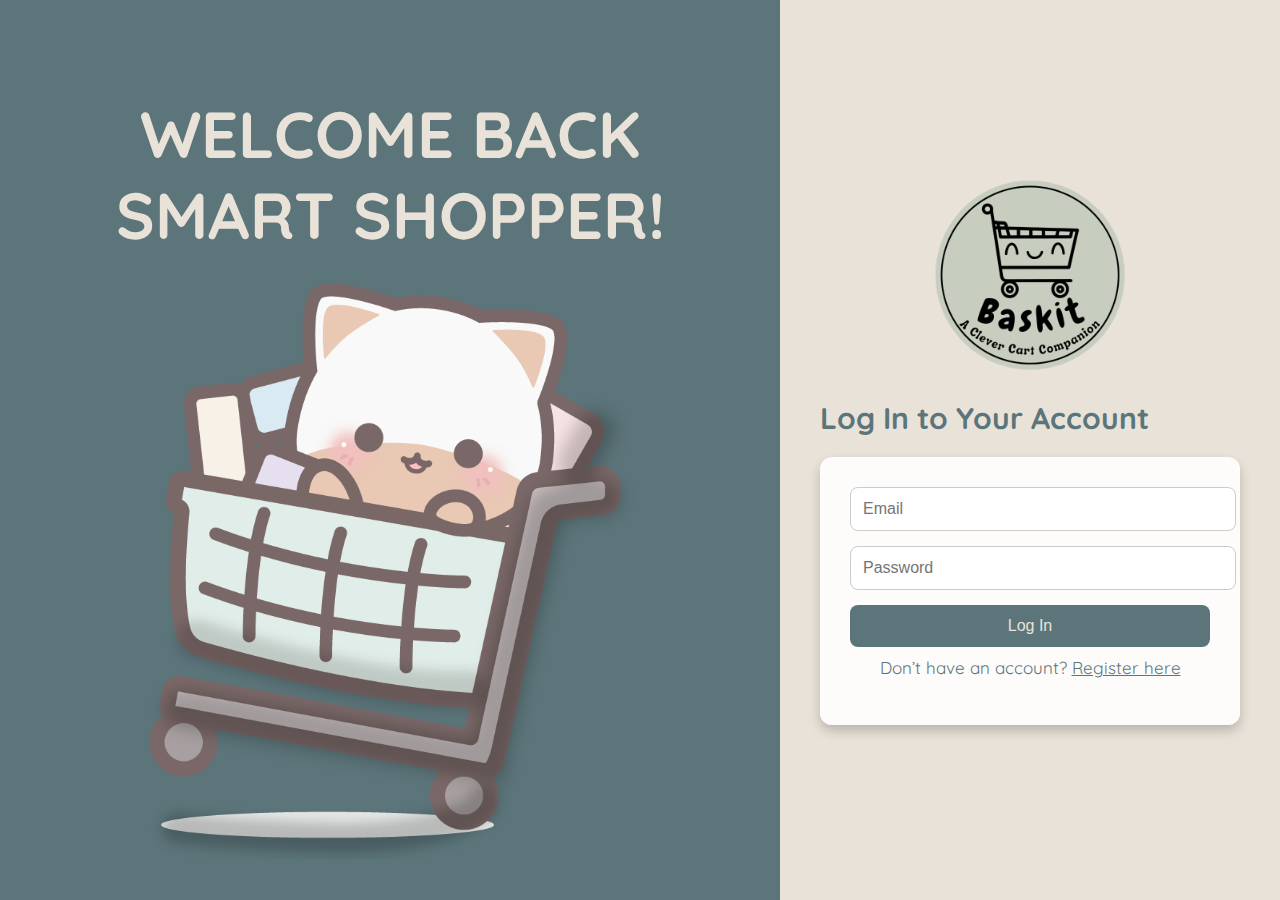
==== docs/login.html @ 42d674eb "Complete Sign In page design and functionality" ====
<!DOCTYPE html>
<html lang="en">
<head>
  <meta charset="UTF-8" />
  <meta name="viewport" content="width=device-width, initial-scale=1.0" />
  <title>Log In</title>
  <link rel="stylesheet" href="style.css" />
  <link href="https://fonts.googleapis.com/css2?family=Bree+Serif&family=Quicksand&display=swap" rel="stylesheet" />
</head>
<body class="login-body">
  <div class="login-container">
    <!-- Left Side -->
    <div class="login-left">
      <h2 class="login-left-text">WELCOME BACK<br>SMART SHOPPER!</h2>
      <img src="images/cat1.png" alt="Welcome Image" class="login-img" />
    </div>

    <!-- Right Side -->
    <div class="login-right">
      <div class="container">
        <img src="images/logo.png" alt="Logo" class="login-logo" />
        <h2 class="login-title">Log In to Your Account</h2>
        <div class="form-box">
          <form id="loginForm">
            <input type="text" id="username" placeholder="Email" required />
            <input type="password" id="password" placeholder="Password" required />
            <button type="submit">Log In</button>
          </form>
          
          <p class="register-prompt">
            Don’t have an account? <a href="register.html">Register here</a>
          </p>
        </div>
      </div>
    </div>
  </div>

  <script>
    document.getElementById('loginForm').addEventListener('submit', async (e) => {
      e.preventDefault();

      const username = document.getElementById('username').value;
      const password = document.getElementById('password').value;

      try {
        const res = await fetch('https://smart-shopping-api-1k1z.onrender.com/auth/login', {
          method: 'POST',
          headers: { 'Content-Type': 'application/json' },
          body: JSON.stringify({ username, password })
        });

        const data = await res.json();

        if (res.ok) {
          localStorage.setItem('token', data.token);
          alert("Login successful!");
          window.location.href = 'main.html'; // Change to your actual main/dashboard page
        } else {
          alert("Error: " + data.error);
        }
      } catch (err) {
        console.error(err);
        alert("Something went wrong. Please try again.");
      }
    });
  </script>
</body>
</html>
---- docs/style.css ----
/* GENERAL RESET AND BASE */
body, html {
  margin: 0;
  padding: 0;
  font-family: 'Segoe UI', sans-serif;
}

/* HEADER */
.header {
  display: flex;
  justify-content: space-between;
  align-items: center;
  padding: 20px;
  background-color: #757F64;
  box-shadow: 0 2px 4px rgba(0, 0, 0, 0.1);
}

.logo {
  font-weight: bold;
  font-size: 20px;
  color: #E9E2D8
}

.logo img {
  height: 80px;
  width: auto;
}

.nav {
  display: flex;
  align-items: center;
  gap: 20px;
}

.signup-box {
  display: flex;
  flex-direction: column;
  align-items: flex-start;
}

.signup-btn {
  padding: 10px 32px;
  background-color: #CB7A5C;
  color: #E9E2D8;
  border: none;
  border-radius: 6px;
  text-decoration: none;
  font-size: 14px;
  margin-bottom: 4px;
}

.signup-btn:hover {
  background-color: #B9664A;
}

.signup-box small {
  color: #E9E2D8;
  font-size: 13px;
}

.signup-box small a {
  color: #E9E2D8;
  text-decoration: underline;
}

.nav a {
  text-decoration: none;
  color: #E9E2D8;
  font-weight: 500;
}

/* FONT SLECTIONS */
.header, .nav, .signup-btn, .tagline, .features-header, .about-header, .about-item, .register-left-text {
  font-family: 'Quicksand', sans-serif;
}

.subline, .more, .about-text, .lower-tag {
  font-family: 'Bree Serif', serif;
}

/* HERO SECTION */
.hero {
  background-color: #E9E2D8;
  padding-top: 30px;
  padding-bottom: 40px;
  padding-left: 20px;
  padding-right: 20px;
  text-align: center;
}

.tagline {
  font-size: 65px;
  margin-bottom: 10px;
  color: #757F64;
}

.subline {
  font-size: 30px;
  margin-bottom: 0px;
  color: #CB7A5C;
}

.hero-img {
  width: 80%;
  max-width: 800px;
  height: auto;
  display: block;
  margin: 0px auto 0 auto;
}

/* FEATURES SECTION */
.features {
  background-color: #C7CDBF;
  padding: 60px 20px;
  text-align: center;
}

.features h2 {
  font-size: 55px;
  margin-bottom: 30px;
  color: #CB7A5C;
}

.feature-grid {
  display: flex;
  justify-content: center;
  gap: 20px;
  flex-wrap: wrap;
}

.feature-grid img {
  width: 300px;
  height: 300px;
  object-fit: cover;
}

.more {
  margin-top: 20px;
  font-size: 25px;
  color: #5C757A;
}

/* ABOUT US SECTION */
.about {
  background-color: #5C757A;
  padding: 60px 20px;
  text-align: center;
}

.about h2 {
  font-size: 55px;
  margin-bottom: 20px;
  color: #E9E2D8;
}

.about-text {
  max-width: 900px;
  margin: 0 auto 40px auto;
  line-height: 1.6;
  color: #C7CDBF;
}

.about-grid {
  display: flex;
  justify-content: center;
  flex-wrap: wrap;
  gap: 20px;
  flex-wrap: wrap;
  text-align: center;
}

.about-grid img {
  width: 200px;
  height: 200px;
  object-fit: contain;
}

.about-item {
  font-size: 17px;
  margin-bottom: 20px;
  color: #E9E2D8;
}

.center-img {
  margin: 0 auto;
}

.lower-tag {
  font-size: 30px;
  margin-top: 40px;
  color: #E9E2D8;
}

.lower-sub {
  font-size: 16px;
  margin-bottom: 20px;
  color: #666;
}

/* FOOTER */
.footer {
  display: flex;
  justify-content: space-between;
  align-items: center;
  padding: 20px;
  background-color: #E9E2D8;
}

.footer-logo img {
  height: 80px;
  width: auto;
}

.contact-btn {
  text-decoration: none;
  color: #CB7A5C;
  font-weight: bold;
}

/* <-- REGISTRATION PAGE -->  */
/* #region Registration Styles */
.register-body {
  margin: 0;
  font-family: 'Quicksand', sans-serif;
}

.register-container {
  display: flex;
  height: 100vh;
  width: 100%;
}

/* Left Side (Image Panel) */
.register-left {
  width: 65%;
  background-color: #757F64;
  display: flex;
  flex-direction: column;
  justify-content: center;
  align-items: center;
}

.register-left-text {
  font-size: 65px;
  margin-bottom: 20px;
  color: #E9E2D8;
}

.register-img {
  max-width: 65%;
  max-height: 65%;
}

/* Right Side (Form Panel) */
.register-right {
  width: 35%;
  background-color: #C7CDBF;
  display: flex;
  flex-direction: column;
  justify-content: center;
  padding: 40px;
  color: #E9E2D8;
}

.register-logo {
  display: block;
  margin: 0 auto;
  max-width: 200px;
}

.register-title {
  font-size: 30px;
  margin-bottom: 20px;
  color: #757F64;
  font-family: 'Quicksand', sans-serif;
}

.form-box {
  background-color: rgba(255, 255, 255, 0.9);
  padding: 30px;
  border-radius: 12px;
  box-shadow: 0 6px 12px rgba(0, 0, 0, 0.2);
}

.form-box input {
  width: 100%;
  padding: 12px;
  margin-bottom: 15px;
  border: 1px solid #ccc;
  border-radius: 8px;
  font-size: 16px;
}

.form-box button {
  width: 100%;
  padding: 12px;
  background-color: #757F64;
  color: #E9E2D8;
  font-size: 16px;
  border: none;
  border-radius: 8px;
  cursor: pointer;
  transition: background 0.3s ease;
}

.form-box button:hover {
  background-color: #586F50;
}

.login-prompt {
  margin-top: 10px;
  font-size: 17px;
  color: #5C757A;
  text-align: center;
}

.login-prompt a {
  color: #5C757A;
  text-decoration: underline;
}
/* #endregion */

/* <-- LOGIN PAGE -->  */
/* #region Login Styles */

.login-body {
  
  margin: 0;
  font-family: 'Quicksand', sans-serif;
}

.login-container {
  display: flex;
  height: 100vh;
  width: 100%;
}
/*Left Side (Image Panel)*/
.login-left {
  width: 65%;
  background-color: #5C757A;
  display: flex;
  flex-direction: column;
  justify-content: center;
  align-items: center;
}

.login-left-text {
  font-size: 65px;
  margin-bottom: 20px;
  color: #E9E2D8;
  text-align: center;
}

.login-img {
  max-width: 65%;
  max-height: 65%;
}
/* Right Side (Form Panel) */
.login-right {
  width: 35%;
  background-color: #E9E2D8;
  display: flex;
  flex-direction: column;
  justify-content: center;
  padding: 40px;
  color: #000000;
}

.login-logo {
  display: block;
  max-width: 200px;
  margin: 0 auto;
}

.login-title {
  font-size: 30px;
  margin-bottom: 20px;
  color: #5C757A;
  font-family: 'Quicksand', sans-serif;
}

.login-right input {
  width: 100%;
  padding: 12px;
  margin-bottom: 15px;
  border: 1px solid #ccc;
  border-radius: 8px;
  font-size: 16px;
}

.login-right button {
  background-color: #5C757A;
  color: #E9E2D8;
  padding: 12px;
  border: none;
  border-radius: 8px;
  cursor: pointer;
  width: 100%;
  font-size: 16px;
  transition: background 0.3s ease;
}

.login-right button:hover {
  background-color: #4A6165;
}

.register-prompt {
  margin-top: 10px;
  font-size: 17px;
  color: #5C757A;
  text-align: center;
}

.register-prompt a {
  color: #5C757A;
  text-decoration: underline;
}
/* #endregion */
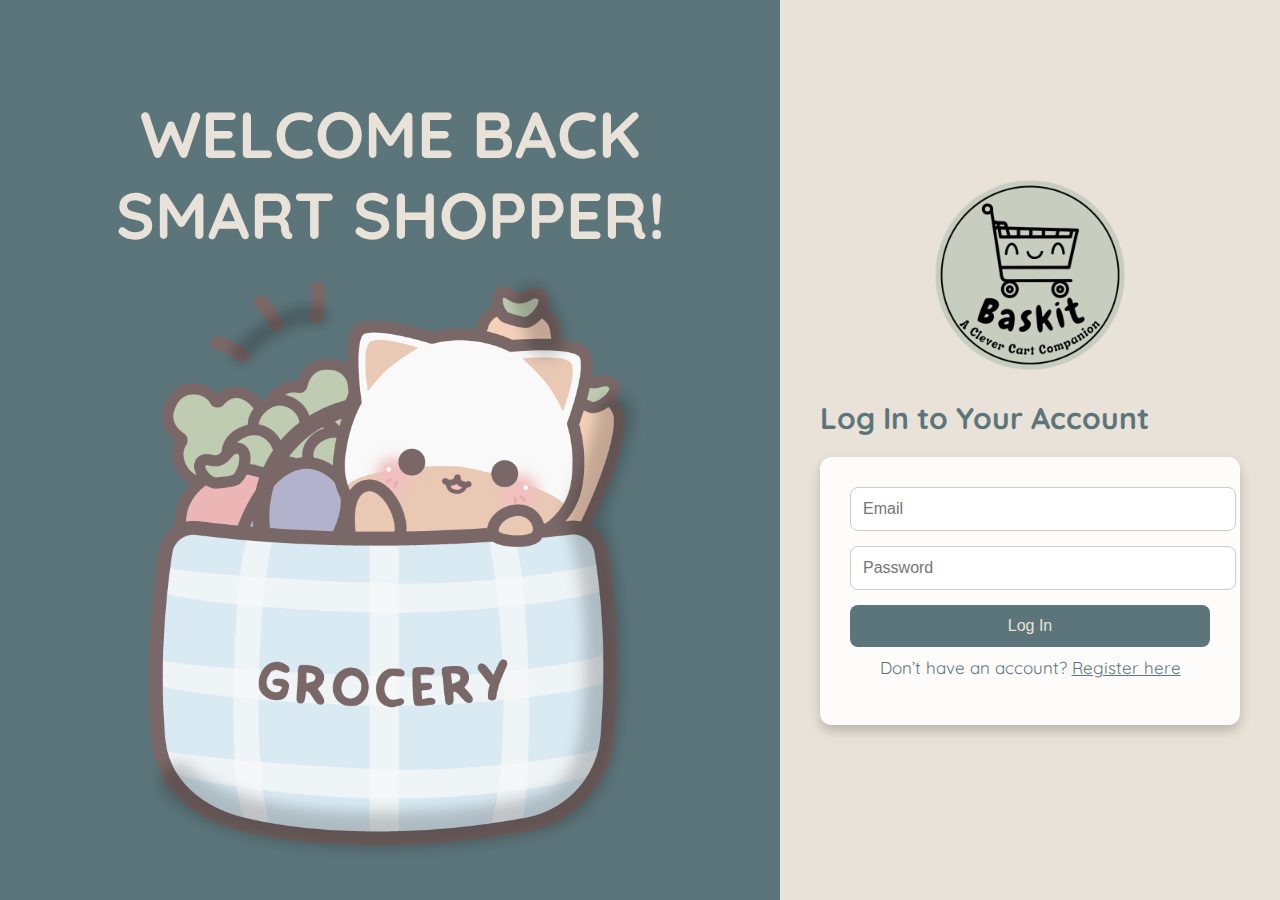
==== commit ebe3bb79: "Main list functionality Complete, Styling of Main Page Framework" ====
--- a/docs/login.html
+++ b/docs/login.html
@@ -12,7 +12,7 @@
     <!-- Left Side -->
     <div class="login-left">
       <h2 class="login-left-text">WELCOME BACK<br>SMART SHOPPER!</h2>
-      <img src="images/cat1.png" alt="Welcome Image" class="login-img" />
+      <img src="images/cat2.png" alt="Welcome Image" class="login-img" />
     </div>
 
     <!-- Right Side -->
--- a/docs/style.css
+++ b/docs/style.css
@@ -1,4 +1,5 @@
 /* GENERAL RESET AND BASE */
+/* #region Landing Page Styles */
 body, html {
   margin: 0;
   padding: 0;
@@ -216,6 +217,7 @@
   color: #CB7A5C;
   font-weight: bold;
 }
+/* #endregion */
 
 /* <-- REGISTRATION PAGE -->  */
 /* #region Registration Styles */
@@ -415,4 +417,262 @@
   color: #5C757A;
   text-decoration: underline;
 }
+/* #endregion */
+
+/* <-- MAIN PAGE --> */
+/* #region Main Page Styles */
+
+.main-body {
+  font-family: 'Quicksand', sans-serif;
+  margin: 0;
+  padding: 0;
+  background-color: #f9f9f9;
+}
+
+/* HEADER */
+/* #region Main Page Header Styles */
+.main-header {
+  text-align: center;
+  padding: 1.5rem 1rem 0;
+}
+
+.main-logo {
+  max-width: 120px;
+  height: auto;
+  margin-bottom: 1rem;
+}
+
+.main-greeting {
+  font-size: 2rem;
+  font-family: 'Bree Serif', serif;
+  margin-bottom: 1rem;
+  color: #333;
+}
+
+/* MENU */
+
+.main-nav {
+  background-color: #757f64;
+  padding: 0.5rem 0;
+}
+
+.main-nav ul {
+  display: flex;
+  justify-content: center;
+  gap: 2rem;
+  list-style: none;
+  padding: 0;
+  margin: 0;
+}
+
+.main-nav a {
+  color: white;
+  text-decoration: none;
+  font-weight: bold;
+  font-size: 1rem;
+}
+
+.main-nav a:hover {
+  text-decoration: underline;
+}
+/* #endregion */
+
+/* BODY */
+/* #region Main Page Main Body Styles */
+.main-content {
+  display: flex;
+  gap: 1rem;
+  padding: 2rem;
+  max-width: 1200px;
+  margin: 0 auto;
+}
+
+.main-left {
+  flex: 3;
+  display: flex;
+  flex-direction: column;
+  gap: 1rem;
+}
+
+.main-right {
+  flex: 1;
+  display: flex;
+  flex-direction: column;
+  gap: 1rem;
+}
+
+.box {
+  background-color: white;
+  border-radius: 12px;
+  padding: 1rem;
+  box-shadow: 0 2px 8px rgba(0, 0, 0, 0.05);
+}
+
+.box-b1 {
+  min-height: 320px;
+  transition: height 0.3s ease;
+}
+
+.list-columns {
+  display: flex;
+  gap: 1.5rem;
+  flex-wrap: nowrap;
+  margin-bottom: 1rem;
+}
+
+.list-column {
+  width: 30%;
+  display: flex;
+  flex-direction: column;
+}
+
+.list-columns .item {
+  width: 100%;
+  display: flex;
+  align-items: center;
+  justify-content: space-between;
+  padding: 0.5rem;
+  border: 1px solid #ddd;
+  border-radius: 8px;
+  margin-bottom: 0.25rem;
+
+}
+
+.qty-block {
+  display: flex;
+  align-items: center;
+  gap: 0.5rem;
+  flex-grow: 1;
+}
+
+.qty-label {
+  font-weight: bold;
+  min-width: 20px;
+  text-align: right;
+}
+
+.divider {
+  width: 1px;
+  height: 20px;
+  background-color: #ccc;
+}
+
+.item-name {
+  overflow: hidden;
+  text-overflow: ellipsis;
+  white-space: nowrap;
+}
+
+.qty-controls {
+  display: flex;
+  gap: 0.5rem;
+}
+
+.add-item-form {
+  display: flex;
+  gap: 0.5rem;
+  flex-wrap: wrap;
+  justify-content: center;
+}
+
+.add-item-form input,
+.add-item-form button {
+  padding: 0.5rem;
+  border-radius: 6px;
+  border: 1px solid #ccc;
+}
+
+.add-item-form input {
+  flex: 1 1 120px;
+}
+
+.add-item-form button {
+  background-color: #757f64;
+  color: white;
+  border: none;
+  cursor: pointer;
+}
+
+.add-item-form button:hover {
+  background-color: #5f6850;
+}
+
+.empty-list {
+  text-align: center;
+  color: #aaa;
+}
+
+.empty-list img {
+  max-width: 150px;
+  opacity: 0.5;
+}
+
+.suggestions {
+  padding: 1rem;
+  font-style: italic;
+  background-color: #eef0e6;
+  border-radius: 8px;
+}
+/* #endregion */
+/* #region Main Page Other Box & Box Header Styles */
+.box-b2 {
+  display: flex;
+  height: 150px; /* fixed height */
+}
+
+.box-b2-left {
+  width: 15%;
+  background-color: #ccc;
+  display: flex;
+  justify-content: center;
+  align-items: center;
+  border-top-left-radius: 12px;
+  border-bottom-left-radius: 12px;
+}
+
+.box-b2-right {
+  width: 85%;
+  background-color: #f0f0f0;
+  border-top-right-radius: 12px;
+  border-bottom-right-radius: 12px;
+}
+
+.box-b3 {
+  height: 180px; 
+  display: flex;
+  flex-direction: column;
+  justify-content: space-between;
+}
+
+.b3-feedback {
+  text-align: center;
+  font-weight: bold;
+  color: #5C757A;
+  font-size: 1rem;
+  opacity: 0;
+  transition: opacity 0.3s ease;
+  margin-top: 0.5rem;
+}
+
+.b3-feedback.visible {
+  opacity: 1;
+}
+
+.box-b4 {
+  height: 150px; /* match height of B2 */
+  background-color: #f7f7f7;
+}
+
+.box-b5 {
+  height: 150px; /* also match B2 */
+  background-color: #e6e6e6;
+}
+
+.box h2, .box h3 {
+  margin-top: 0;
+  font-family: 'Bree Serif', serif;
+  font-size: 1.3rem;
+  color: #444;
+  text-align: center;
+}
 /* #endregion */